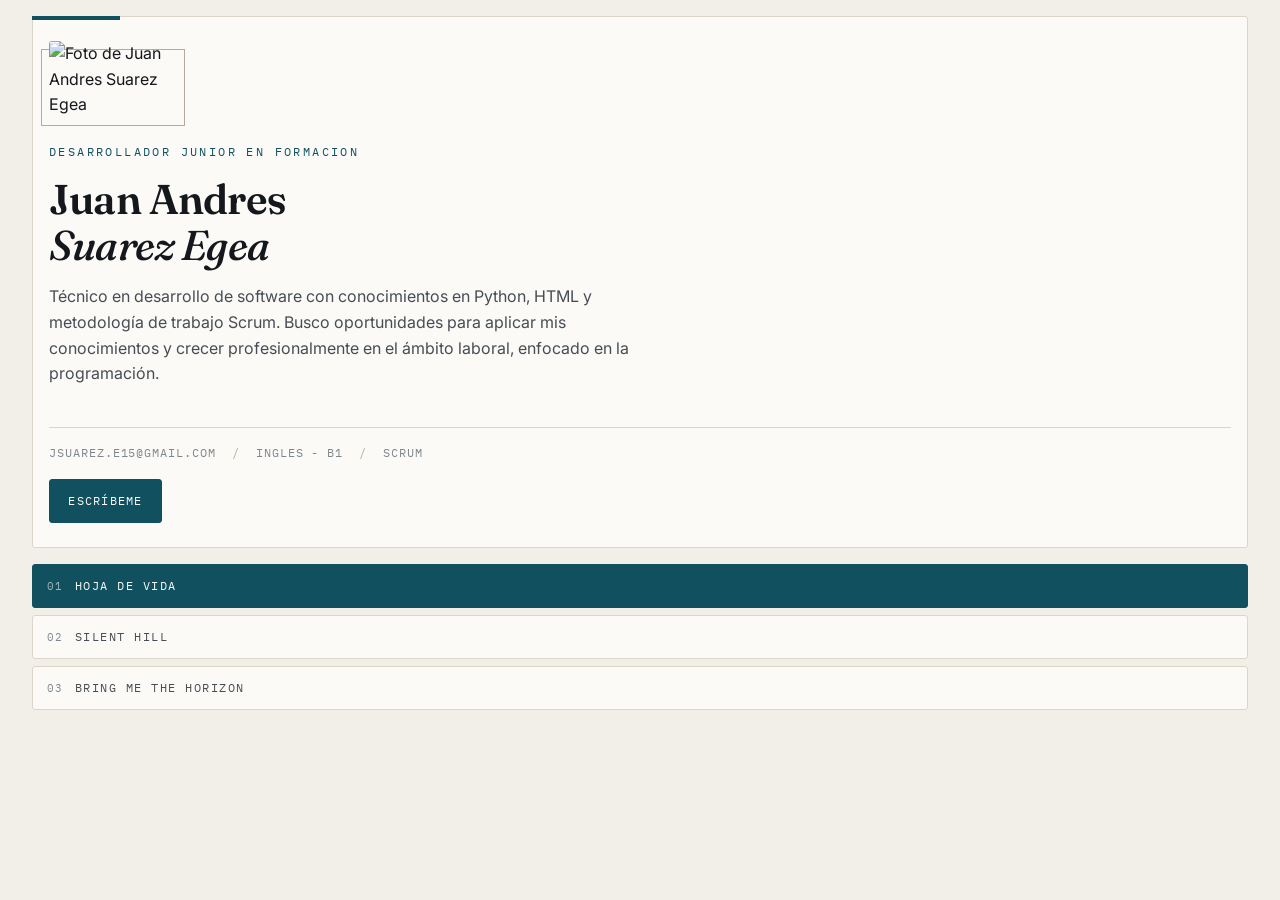
==== index.html @ da9ab75c "feat: :construction: Cabecera y menú de navegación Se agregaron la cabecera con el cargo, el nombre " ====
<!DOCTYPE html>
<html lang="en">
<head>
    <meta charset="UTF-8">
    <meta name="description" content="Hoja de vida de Juan Andres Suarez Egea, desarrollador junior en formacion. Perfil, formacion, experiencia, habilidades y proyectos.">
    <meta name="viewport" content="width=device-width, initial-scale=1.0">
    <title>Juan Andrés Suarez Egea - Hoja de vida</title>
    <link rel="preconnect" href="https://fonts.googleapis.com">
    <link rel="preconnect" href="https://fonts.gstatic.com" crossorigin>
    <link href="https://fonts.googleapis.com/css2?family=Fraunces:ital,opsz,wght@0,9..144,400;0,9..144,500;0,9..144,600;1,9..144,500&family=IBM+Plex+Mono:wght@400;500&family=Inter:wght@400;500;600&display=swap" rel="stylesheet">
    <link rel="stylesheet" href="styles.css">
</head>
<body>
    <div class="contenedor">
 
    <header class="cabecera">
      <div class="cabecera-interior">
        <figure class="retrato-marco">
          <img class="retrato" src="img/perfil.jpg" alt="Foto de Juan Andres Suarez Egea">
        </figure>
        <div>
          <p class="cargo">Desarrollador Junior en formacion</p>
          <h1>Juan Andres<span class="apellido">Suarez Egea</span></h1>
          <p class="resumen">Técnico en desarrollo de software con conocimientos en Python, HTML y metodología de trabajo Scrum. Busco oportunidades para aplicar mis conocimientos y crecer profesionalmente en el ámbito laboral, enfocado en la programación.</p>
        </div>
      </div>
 
      <div class="cabecera-pie">
        <ul class="metadatos">
          <li>jsuarez.e15@gmail.com</li>
          <li>Ingles - B1</li>
          <li>Scrum</li>
        </ul>
        <a class="llamada" href="mailto:jsuarez.e15@gmail.com">Escríbeme</a>
      </div>
    </header>
 
    <nav class="menu" aria-label="Navegacion principal">
      <ul>
        <li><a href="index.html" class="activo" data-num="01">Hoja de vida</a></li>
        <li><a href="silent-hill.html" data-num="02">Silent Hill</a></li>
        <li><a href="bring-me-the-horizon.html" data-num="03">Bring Me The Horizon</a></li>
      </ul>
    </nav>
 
  </div>
</body>
</html>
---- styles.css ----
:root {
  --fondo: #f2efe9;
  --fondo-2: #e9e5dd;
  --superficie: #fbfaf7;
  --tinta: #14171b;
  --tinta-media: #464d54;
  --tinta-suave: #7f878e;
  --regla: #dcd6ca;
  --regla-fuerte: #b5ab9b;
  --acento: #10505f;
  --acento-fuerte: #0b3b47;
  --acento-tenue: rgba(16, 80, 95, 0.07);
 
  --paso-1: 0.5rem;
  --paso-2: 1rem;
  --paso-3: 1.5rem;
  --paso-4: 2.5rem;
  --paso-5: 4rem;
 
  --serif: "Fraunces", "Iowan Old Style", Georgia, "Times New Roman", serif;
  --sans: "Inter", "Segoe UI", "Helvetica Neue", Arial, sans-serif;
  --mono: "IBM Plex Mono", "Consolas", "Courier New", monospace;
 
  --titulo: var(--serif);
  --radio: 3px;
}
 
*,
*::before,
*::after {
  box-sizing: border-box;
}
 
html {
  font-size: 100%;
  scroll-behavior: smooth;
}
 
body {
  background-color: var(--fondo);
  color: var(--tinta);
  font-family: var(--sans);
  font-size: 1rem;
  line-height: 1.6;
  margin: 0 auto;
  max-width: 78rem;
  overflow-wrap: break-word;
  padding: var(--paso-2);
}
 
h1,
h2,
h3 {
  color: var(--tinta);
  font-family: var(--titulo);
  font-weight: 600;
  line-height: 1.1;
  margin: 0 0 var(--paso-2);
  text-wrap: balance;
}
 
h1 {
  font-size: 2.6rem;
  letter-spacing: -0.02em;
}
 
h2 {
  font-family: var(--sans);
  font-size: 1.05rem;
  letter-spacing: 0.02em;
  margin: var(--paso-4) 0 var(--paso-2);
}
 
h3 {
  font-size: 1.1rem;
  font-weight: 600;
  letter-spacing: -0.01em;
  margin-bottom: var(--paso-1);
}
 
p {
  margin: 0 0 var(--paso-2);
}
 
a {
  color: var(--acento);
  text-decoration: underline;
  text-decoration-thickness: 1px;
  text-underline-offset: 0.2em;
  transition: color 0.15s ease, background-color 0.15s ease;
}
 
a:hover,
a:focus {
  color: var(--acento-fuerte);
}
 
ul {
  margin: 0 0 var(--paso-2);
  padding-left: 1.15rem;
}
 
li {
  margin-bottom: var(--paso-1);
}
 
strong {
  color: var(--tinta);
  font-weight: 600;
}
 
img {
  display: block;
  height: auto;
  max-width: 100%;
  width: 100%;
}

.contenedor {
  display: grid;
  gap: var(--paso-2);
  grid-template-columns: 1fr;
  grid-template-areas:
    "cabecera"
    "menu"
    "principal"
    "lateral"
    "pie";
}
 
.contenedor > * {
  min-width: 0;
}
 
.cabecera { grid-area: cabecera; }
.menu     { grid-area: menu; }
.principal{ grid-area: principal; }
.lateral  { grid-area: lateral; }
.pie      { grid-area: pie; }
 
.cabecera {
  background-color: var(--superficie);
  border: 1px solid var(--regla);
  border-radius: var(--radio);
  padding: var(--paso-3) var(--paso-2);
  position: relative;
}
 
.cabecera::before {
  background-color: var(--acento);
  content: "";
  height: 4px;
  left: -1px;
  position: absolute;
  top: -1px;
  width: 5.5rem;
}
 
.cabecera-interior {
  align-items: start;
  display: grid;
  gap: var(--paso-3);
  grid-template-columns: 1fr;
}
 
.retrato-marco {
  margin: 0;
  max-width: 9rem;
  position: relative;
}
 
.retrato-marco::after {
  border: 1px solid var(--regla-fuerte);
  bottom: -0.5rem;
  content: "";
  left: -0.5rem;
  position: absolute;
  right: 0.5rem;
  top: 0.5rem;
  z-index: 0;
}
 
.retrato {
  border-radius: var(--radio);
  position: relative;
  z-index: 1;
}
 
.cargo {
  color: var(--acento);
  font-family: var(--mono);
  font-size: 0.75rem;
  letter-spacing: 0.2em;
  margin: 0 0 var(--paso-2);
  text-transform: uppercase;
}
 
.cabecera h1 {
  margin-bottom: var(--paso-2);
}
 
.cabecera h1 .apellido {
  display: block;
  font-style: italic;
  font-weight: 500;
}
 
.resumen {
  color: var(--tinta-media);
  font-size: 1rem;
  max-width: 38rem;
}
 
.cabecera-pie {
  border-top: 1px solid var(--regla);
  margin-top: var(--paso-3);
  padding-top: var(--paso-2);
}
 
.metadatos {
  display: flex;
  flex-wrap: wrap;
  gap: var(--paso-1) var(--paso-2);
  list-style: none;
  margin: 0;
  padding: 0;
}
 
.metadatos li {
  align-items: center;
  color: var(--tinta-suave);
  display: flex;
  font-family: var(--mono);
  font-size: 0.74rem;
  letter-spacing: 0.08em;
  margin: 0;
  text-transform: uppercase;
}
 
.metadatos li + li::before {
  color: var(--regla-fuerte);
  content: "/";
  margin-right: var(--paso-2);
}
 
.llamada {
  background-color: var(--acento);
  border: 1px solid var(--acento);
  border-radius: var(--radio);
  color: #fbfaf7;
  display: inline-block;
  font-family: var(--mono);
  font-size: 0.78rem;
  letter-spacing: 0.1em;
  margin-top: var(--paso-2);
  padding: 0.7rem 1.15rem;
  text-decoration: none;
  text-transform: uppercase;
}
 
.llamada:hover,
.llamada:focus {
  background-color: var(--acento-fuerte);
  color: #fbfaf7;
}
 
.menu ul {
  display: flex;
  flex-direction: column;
  gap: 0.4rem;
  list-style: none;
  margin: 0;
  padding: 0;
}
 
.menu li {
  margin: 0;
}
 
.menu a {
  align-items: baseline;
  background-color: var(--superficie);
  border: 1px solid var(--regla);
  border-radius: var(--radio);
  color: var(--tinta-media);
  display: flex;
  font-family: var(--mono);
  font-size: 0.78rem;
  gap: 0.7rem;
  letter-spacing: 0.12em;
  padding: 0.7rem 0.85rem;
  text-decoration: none;
  text-transform: uppercase;
}
 
.menu a::before {
  color: var(--tinta-suave);
  content: attr(data-num);
  font-size: 0.68rem;
}
 
.menu a:hover,
.menu a:focus {
  background-color: var(--acento-tenue);
  border-color: var(--acento);
  color: var(--acento-fuerte);
}
 
.menu a.activo {
  background-color: var(--acento);
  border-color: var(--acento);
  color: #fbfaf7;
}
 
.menu a.activo::before {
  color: rgba(251, 250, 247, 0.6);
}
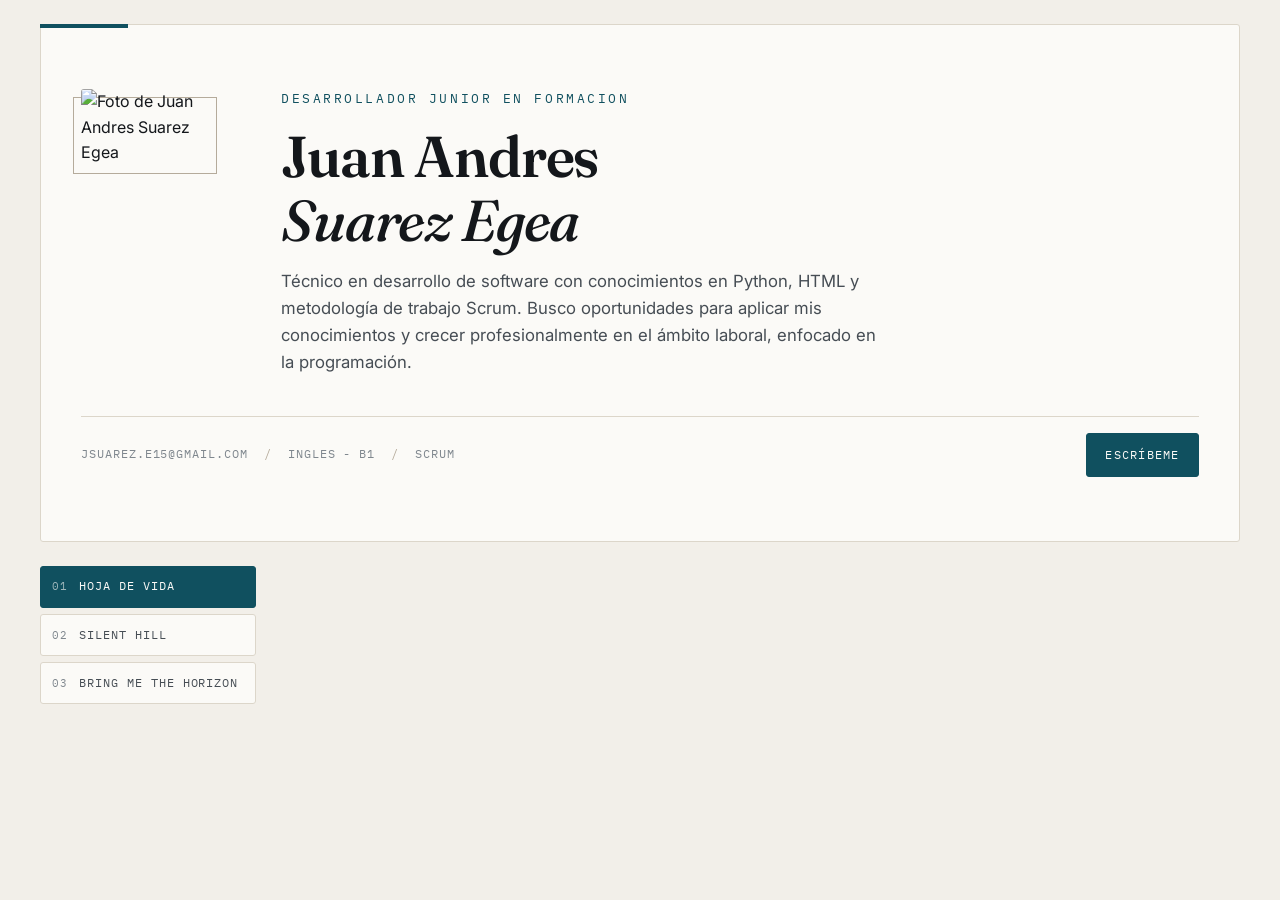
==== commit 9272d734: "fix: :lipstick: Ancho del menu e idioma Se ajusto el tamano de la grilla y el espaciado de las etiqu" ====
--- a/index.html
+++ b/index.html
@@ -1,5 +1,5 @@
 <!DOCTYPE html>
-<html lang="en">
+<html lang="es">
 <head>
     <meta charset="UTF-8">
     <meta name="description" content="Hoja de vida de Juan Andres Suarez Egea, desarrollador junior en formacion. Perfil, formacion, experiencia, habilidades y proyectos.">
--- a/styles.css
+++ b/styles.css
@@ -314,4 +314,109 @@
  
 .menu a.activo::before {
   color: rgba(251, 250, 247, 0.6);
+}
+
+@media (min-width: 640px) {
+  h1 {
+    font-size: 3.2rem;
+  }
+
+  .cabecera {
+    padding: var(--paso-4) var(--paso-3);
+  }
+
+  .cabecera-interior {
+    grid-template-columns: 9.5rem 1fr;
+  }
+
+  .cargo {
+    font-size: 0.8rem;
+  }
+
+  .resumen {
+    font-size: 1.05rem;
+  }
+
+  .cabecera-pie {
+    align-items: center;
+    display: flex;
+    justify-content: space-between;
+  }
+
+  .llamada {
+    margin-top: 0;
+  }
+
+  .menu ul {
+    flex-direction: row;
+  }
+
+  .menu a {
+    flex: 1;
+    justify-content: center;
+  }
+
+  .principal,
+  .lateral {
+    padding: var(--paso-4) var(--paso-3);
+  }
+
+  .habilidades {
+    grid-template-columns: 1fr 1fr;
+  }
+}
+
+@media (min-width: 1080px) {
+  body {
+    padding: var(--paso-3);
+  }
+
+  h1 {
+    font-size: 3.6rem;
+  }
+
+  .contenedor {
+    gap: var(--paso-3);
+    grid-template-areas:
+      "cabecera cabecera cabecera"
+      "menu principal lateral"
+      "pie pie pie";
+    grid-template-columns: 18% minmax(0, 1fr) 20%;
+  }
+
+  .cabecera {
+    padding: var(--paso-5) var(--paso-4);
+  }
+
+  .cabecera-interior {
+    grid-template-columns: 11rem 1fr;
+  }
+
+  .menu {
+    align-self: start;
+    position: sticky;
+    top: var(--paso-3);
+  }
+
+  .menu ul {
+    flex-direction: column;
+  }
+
+  .menu a {
+    flex: none;
+    font-size: 0.74rem;
+    justify-content: flex-start;
+    letter-spacing: 0.08em;
+    padding: 0.65rem 0.7rem;
+  }
+
+  .principal {
+    padding: var(--paso-5) var(--paso-4);
+  }
+
+  .lateral {
+    align-self: start;
+    position: sticky;
+    top: var(--paso-3);
+  }
 }
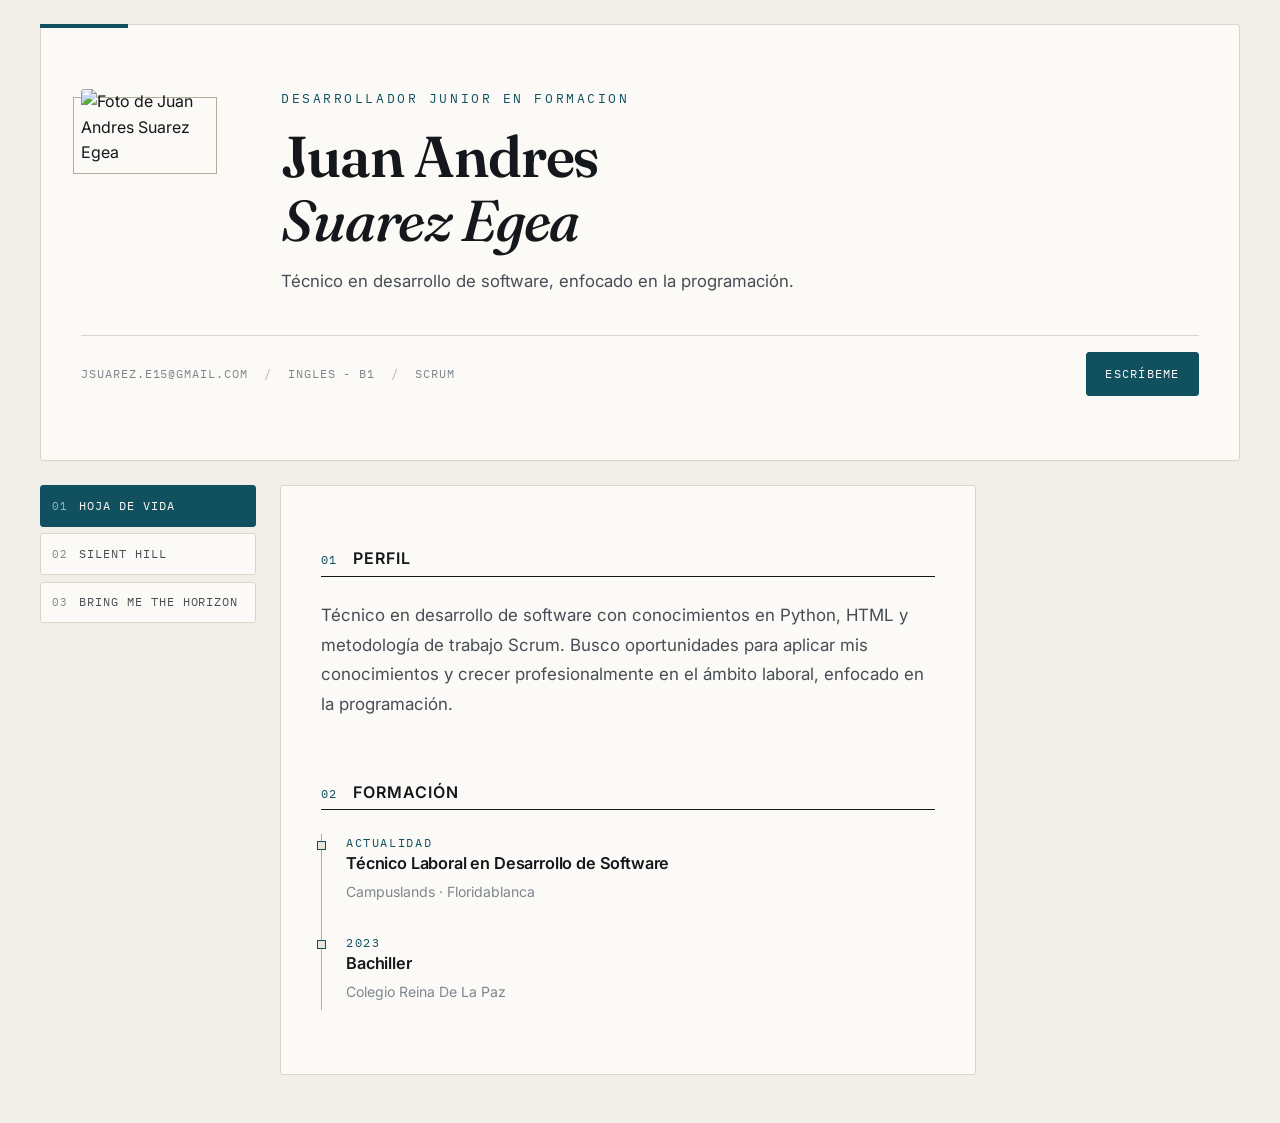
==== commit 6ce802c1: "feat: :memo: Secciones de perfil y formacion Se agrego el contenido principal de la hoja de vida con" ====
--- a/index.html
+++ b/index.html
@@ -1,18 +1,18 @@
 <!DOCTYPE html>
 <html lang="es">
 <head>
-    <meta charset="UTF-8">
-    <meta name="description" content="Hoja de vida de Juan Andres Suarez Egea, desarrollador junior en formacion. Perfil, formacion, experiencia, habilidades y proyectos.">
-    <meta name="viewport" content="width=device-width, initial-scale=1.0">
-    <title>Juan Andrés Suarez Egea - Hoja de vida</title>
-    <link rel="preconnect" href="https://fonts.googleapis.com">
-    <link rel="preconnect" href="https://fonts.gstatic.com" crossorigin>
-    <link href="https://fonts.googleapis.com/css2?family=Fraunces:ital,opsz,wght@0,9..144,400;0,9..144,500;0,9..144,600;1,9..144,500&family=IBM+Plex+Mono:wght@400;500&family=Inter:wght@400;500;600&display=swap" rel="stylesheet">
-    <link rel="stylesheet" href="styles.css">
+  <meta charset="UTF-8">
+  <meta name="viewport" content="width=device-width, initial-scale=1.0">
+  <meta name="description" content="Hoja de vida de Juan Andres Suarez Egea, desarrollador junior en formacion. Perfil, formacion, experiencia, habilidades y proyectos.">
+  <title>Juan Andrés Suarez Egea - Hoja de vida</title>
+  <link rel="preconnect" href="https://fonts.googleapis.com">
+  <link rel="preconnect" href="https://fonts.gstatic.com" crossorigin>
+  <link href="https://fonts.googleapis.com/css2?family=Fraunces:ital,opsz,wght@0,9..144,400;0,9..144,500;0,9..144,600;1,9..144,500&family=IBM+Plex+Mono:wght@400;500&family=Inter:wght@400;500;600&display=swap" rel="stylesheet">
+  <link rel="stylesheet" href="styles.css">
 </head>
 <body>
-    <div class="contenedor">
- 
+  <div class="contenedor">
+
     <header class="cabecera">
       <div class="cabecera-interior">
         <figure class="retrato-marco">
@@ -21,10 +21,10 @@
         <div>
           <p class="cargo">Desarrollador Junior en formacion</p>
           <h1>Juan Andres<span class="apellido">Suarez Egea</span></h1>
-          <p class="resumen">Técnico en desarrollo de software con conocimientos en Python, HTML y metodología de trabajo Scrum. Busco oportunidades para aplicar mis conocimientos y crecer profesionalmente en el ámbito laboral, enfocado en la programación.</p>
+          <p class="resumen">Técnico en desarrollo de software, enfocado en la programación.</p>
         </div>
       </div>
- 
+
       <div class="cabecera-pie">
         <ul class="metadatos">
           <li>jsuarez.e15@gmail.com</li>
@@ -34,7 +34,7 @@
         <a class="llamada" href="mailto:jsuarez.e15@gmail.com">Escríbeme</a>
       </div>
     </header>
- 
+
     <nav class="menu" aria-label="Navegacion principal">
       <ul>
         <li><a href="index.html" class="activo" data-num="01">Hoja de vida</a></li>
@@ -42,7 +42,32 @@
         <li><a href="bring-me-the-horizon.html" data-num="03">Bring Me The Horizon</a></li>
       </ul>
     </nav>
- 
+
+    <main class="principal">
+
+      <section class="seccion">
+        <h2 data-num="01">Perfil</h2>
+        <p class="entrada">Técnico en desarrollo de software con conocimientos en Python, HTML y metodología de trabajo Scrum. Busco oportunidades para aplicar mis conocimientos y crecer profesionalmente en el ámbito laboral, enfocado en la programación.</p>
+      </section>
+
+      <section class="seccion">
+        <h2 data-num="02">Formación</h2>
+        <div class="linea">
+          <article class="evento">
+            <span class="fecha">Actualidad</span>
+            <h3>Técnico Laboral en Desarrollo de Software</h3>
+            <p class="lugar">Campuslands · Floridablanca</p>
+          </article>
+          <article class="evento">
+            <span class="fecha">2023</span>
+            <h3>Bachiller</h3>
+            <p class="lugar">Colegio Reina De La Paz</p>
+          </article>
+        </div>
+      </section>
+
+    </main>
+
   </div>
 </body>
 </html>
--- a/styles.css
+++ b/styles.css
@@ -10,32 +10,32 @@
   --acento: #10505f;
   --acento-fuerte: #0b3b47;
   --acento-tenue: rgba(16, 80, 95, 0.07);
- 
+
   --paso-1: 0.5rem;
   --paso-2: 1rem;
   --paso-3: 1.5rem;
   --paso-4: 2.5rem;
   --paso-5: 4rem;
- 
+
   --serif: "Fraunces", "Iowan Old Style", Georgia, "Times New Roman", serif;
   --sans: "Inter", "Segoe UI", "Helvetica Neue", Arial, sans-serif;
   --mono: "IBM Plex Mono", "Consolas", "Courier New", monospace;
- 
+
   --titulo: var(--serif);
   --radio: 3px;
 }
- 
+
 *,
 *::before,
 *::after {
   box-sizing: border-box;
 }
- 
+
 html {
   font-size: 100%;
   scroll-behavior: smooth;
 }
- 
+
 body {
   background-color: var(--fondo);
   color: var(--tinta);
@@ -47,7 +47,7 @@
   overflow-wrap: break-word;
   padding: var(--paso-2);
 }
- 
+
 h1,
 h2,
 h3 {
@@ -58,30 +58,30 @@
   margin: 0 0 var(--paso-2);
   text-wrap: balance;
 }
- 
+
 h1 {
   font-size: 2.6rem;
   letter-spacing: -0.02em;
 }
- 
+
 h2 {
   font-family: var(--sans);
   font-size: 1.05rem;
   letter-spacing: 0.02em;
   margin: var(--paso-4) 0 var(--paso-2);
 }
- 
+
 h3 {
   font-size: 1.1rem;
   font-weight: 600;
   letter-spacing: -0.01em;
   margin-bottom: var(--paso-1);
 }
- 
+
 p {
   margin: 0 0 var(--paso-2);
 }
- 
+
 a {
   color: var(--acento);
   text-decoration: underline;
@@ -89,26 +89,26 @@
   text-underline-offset: 0.2em;
   transition: color 0.15s ease, background-color 0.15s ease;
 }
- 
+
 a:hover,
 a:focus {
   color: var(--acento-fuerte);
 }
- 
+
 ul {
   margin: 0 0 var(--paso-2);
   padding-left: 1.15rem;
 }
- 
+
 li {
   margin-bottom: var(--paso-1);
 }
- 
+
 strong {
   color: var(--tinta);
   font-weight: 600;
 }
- 
+
 img {
   display: block;
   height: auto;
@@ -127,17 +127,17 @@
     "lateral"
     "pie";
 }
- 
+
 .contenedor > * {
   min-width: 0;
 }
- 
+
 .cabecera { grid-area: cabecera; }
 .menu     { grid-area: menu; }
 .principal{ grid-area: principal; }
 .lateral  { grid-area: lateral; }
 .pie      { grid-area: pie; }
- 
+
 .cabecera {
   background-color: var(--superficie);
   border: 1px solid var(--regla);
@@ -145,7 +145,7 @@
   padding: var(--paso-3) var(--paso-2);
   position: relative;
 }
- 
+
 .cabecera::before {
   background-color: var(--acento);
   content: "";
@@ -155,20 +155,20 @@
   top: -1px;
   width: 5.5rem;
 }
- 
+
 .cabecera-interior {
   align-items: start;
   display: grid;
   gap: var(--paso-3);
   grid-template-columns: 1fr;
 }
- 
+
 .retrato-marco {
   margin: 0;
   max-width: 9rem;
   position: relative;
 }
- 
+
 .retrato-marco::after {
   border: 1px solid var(--regla-fuerte);
   bottom: -0.5rem;
@@ -179,13 +179,13 @@
   top: 0.5rem;
   z-index: 0;
 }
- 
+
 .retrato {
   border-radius: var(--radio);
   position: relative;
   z-index: 1;
 }
- 
+
 .cargo {
   color: var(--acento);
   font-family: var(--mono);
@@ -194,29 +194,29 @@
   margin: 0 0 var(--paso-2);
   text-transform: uppercase;
 }
- 
+
 .cabecera h1 {
   margin-bottom: var(--paso-2);
 }
- 
+
 .cabecera h1 .apellido {
   display: block;
   font-style: italic;
   font-weight: 500;
 }
- 
+
 .resumen {
   color: var(--tinta-media);
   font-size: 1rem;
   max-width: 38rem;
 }
- 
+
 .cabecera-pie {
   border-top: 1px solid var(--regla);
   margin-top: var(--paso-3);
   padding-top: var(--paso-2);
 }
- 
+
 .metadatos {
   display: flex;
   flex-wrap: wrap;
@@ -225,7 +225,7 @@
   margin: 0;
   padding: 0;
 }
- 
+
 .metadatos li {
   align-items: center;
   color: var(--tinta-suave);
@@ -236,13 +236,13 @@
   margin: 0;
   text-transform: uppercase;
 }
- 
+
 .metadatos li + li::before {
   color: var(--regla-fuerte);
   content: "/";
   margin-right: var(--paso-2);
 }
- 
+
 .llamada {
   background-color: var(--acento);
   border: 1px solid var(--acento);
@@ -257,13 +257,13 @@
   text-decoration: none;
   text-transform: uppercase;
 }
- 
+
 .llamada:hover,
 .llamada:focus {
   background-color: var(--acento-fuerte);
   color: #fbfaf7;
 }
- 
+
 .menu ul {
   display: flex;
   flex-direction: column;
@@ -272,11 +272,11 @@
   margin: 0;
   padding: 0;
 }
- 
+
 .menu li {
   margin: 0;
 }
- 
+
 .menu a {
   align-items: baseline;
   background-color: var(--superficie);
@@ -292,28 +292,122 @@
   text-decoration: none;
   text-transform: uppercase;
 }
- 
+
 .menu a::before {
   color: var(--tinta-suave);
   content: attr(data-num);
   font-size: 0.68rem;
 }
- 
+
 .menu a:hover,
 .menu a:focus {
   background-color: var(--acento-tenue);
   border-color: var(--acento);
   color: var(--acento-fuerte);
 }
- 
+
 .menu a.activo {
   background-color: var(--acento);
   border-color: var(--acento);
   color: #fbfaf7;
 }
- 
+
 .menu a.activo::before {
   color: rgba(251, 250, 247, 0.6);
+}
+
+.principal {
+  background-color: var(--superficie);
+  border: 1px solid var(--regla);
+  border-radius: var(--radio);
+  padding: var(--paso-3) var(--paso-2);
+}
+
+.seccion {
+  margin-bottom: var(--paso-5);
+}
+
+.seccion:last-child {
+  margin-bottom: 0;
+}
+
+.seccion > h2 {
+  align-items: baseline;
+  border-bottom: 1px solid var(--tinta);
+  color: var(--tinta);
+  display: flex;
+  font-family: var(--sans);
+  font-size: 1rem;
+  font-weight: 600;
+  gap: var(--paso-2);
+  letter-spacing: 0.06em;
+  margin: 0 0 var(--paso-3);
+  padding-bottom: var(--paso-1);
+  text-transform: uppercase;
+}
+
+.seccion > h2::before {
+  color: var(--acento);
+  content: attr(data-num);
+  font-family: var(--mono);
+  font-size: 0.75rem;
+  font-weight: 400;
+  letter-spacing: 0.08em;
+}
+
+.entrada {
+  color: var(--tinta-media);
+  font-size: 1.06rem;
+  line-height: 1.75;
+}
+
+.linea {
+  border-left: 1px solid var(--regla-fuerte);
+  display: grid;
+  gap: var(--paso-3);
+  grid-template-columns: 1fr;
+  padding-left: var(--paso-3);
+}
+
+.evento {
+  position: relative;
+}
+
+.evento::before {
+  background-color: var(--fondo-2);
+  border: 1px solid var(--acento);
+  content: "";
+  height: 9px;
+  left: calc(var(--paso-3) * -1 - 5px);
+  position: absolute;
+  top: 0.4rem;
+  width: 9px;
+}
+
+.evento .fecha {
+  color: var(--acento);
+  display: block;
+  font-family: var(--mono);
+  font-size: 0.72rem;
+  letter-spacing: 0.14em;
+  margin-bottom: 0.15rem;
+  text-transform: uppercase;
+}
+
+.evento h3 {
+  font-family: var(--sans);
+  font-size: 1.02rem;
+}
+
+.evento .lugar {
+  color: var(--tinta-suave);
+  font-size: 0.88rem;
+  margin: 0 0 0.4rem;
+}
+
+.evento p {
+  color: var(--tinta-media);
+  font-size: 0.95rem;
 }
 
 @media (min-width: 640px) {
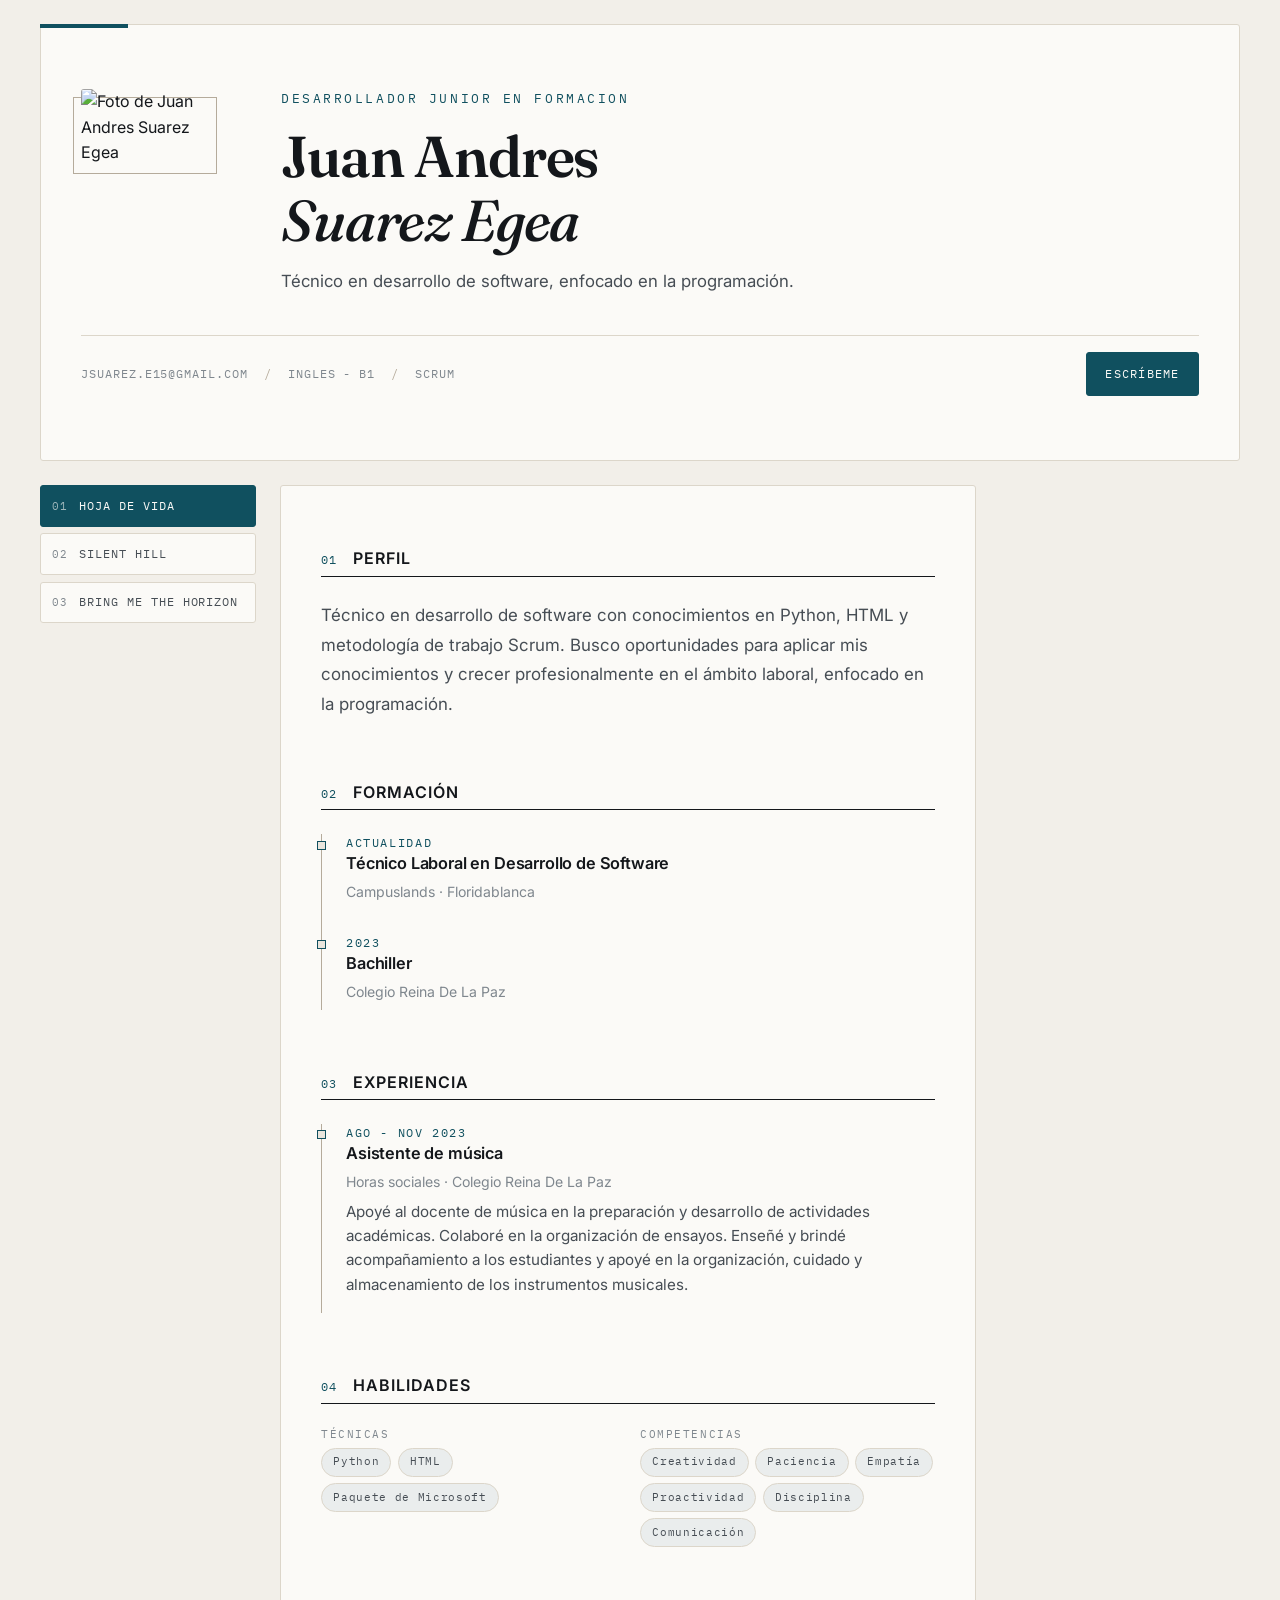
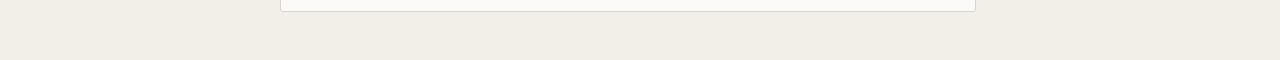
==== commit cb8fc32e: "feat: :sparkles: Experiencia y habilidades Se implementaron tanto las habilidades como la experienci" ====
--- a/index.html
+++ b/index.html
@@ -65,7 +65,42 @@
           </article>
         </div>
       </section>
+            <section class="seccion">
+        <h2 data-num="03">Experiencia</h2>
+        <div class="linea">
+          <article class="evento">
+            <span class="fecha">Ago - Nov 2023</span>
+            <h3>Asistente de música</h3>
+            <p class="lugar">Horas sociales · Colegio Reina De La Paz</p>
+            <p>Apoyé al docente de música en la preparación y desarrollo de actividades académicas. Colaboré en la organización de ensayos. Enseñé y brindé acompañamiento a los estudiantes y apoyé en la organización, cuidado y almacenamiento de los instrumentos musicales.</p>
+          </article>
+        </div>
+      </section>
 
+      <section class="seccion">
+        <h2 data-num="04">Habilidades</h2>
+        <div class="habilidades">
+          <div>
+            <h3 class="subtitulo">Técnicas</h3>
+            <ul class="chips">
+              <li>Python</li>
+              <li>HTML</li>
+              <li>Paquete de Microsoft</li>
+            </ul>
+          </div>
+          <div>
+            <h3 class="subtitulo">Competencias</h3>
+            <ul class="chips">
+              <li>Creatividad</li>
+              <li>Paciencia</li>
+              <li>Empatía</li>
+              <li>Proactividad</li>
+              <li>Disciplina</li>
+              <li>Comunicación</li>
+            </ul>
+          </div>
+        </div>
+      </section>
     </main>
 
   </div>
--- a/styles.css
+++ b/styles.css
@@ -410,6 +410,43 @@
   font-size: 0.95rem;
 }
 
+.habilidades {
+  display: grid;
+  gap: var(--paso-3);
+  grid-template-columns: 1fr;
+}
+
+.subtitulo {
+  color: var(--tinta-suave);
+  font-family: var(--mono);
+  font-size: 0.7rem;
+  font-weight: 400;
+  letter-spacing: 0.14em;
+  margin: 0 0 var(--paso-1);
+  text-transform: uppercase;
+}
+
+.chips {
+  display: flex;
+  flex-wrap: wrap;
+  gap: 0.4rem;
+  list-style: none;
+  margin: 0;
+  padding: 0;
+}
+
+.chips li {
+  background-color: var(--acento-tenue);
+  border: 1px solid var(--regla);
+  border-radius: 999px;
+  color: var(--tinta-media);
+  font-family: var(--mono);
+  font-size: 0.7rem;
+  letter-spacing: 0.06em;
+  margin: 0;
+  padding: 0.28rem 0.7rem;
+}
+
 @media (min-width: 640px) {
   h1 {
     font-size: 3.2rem;
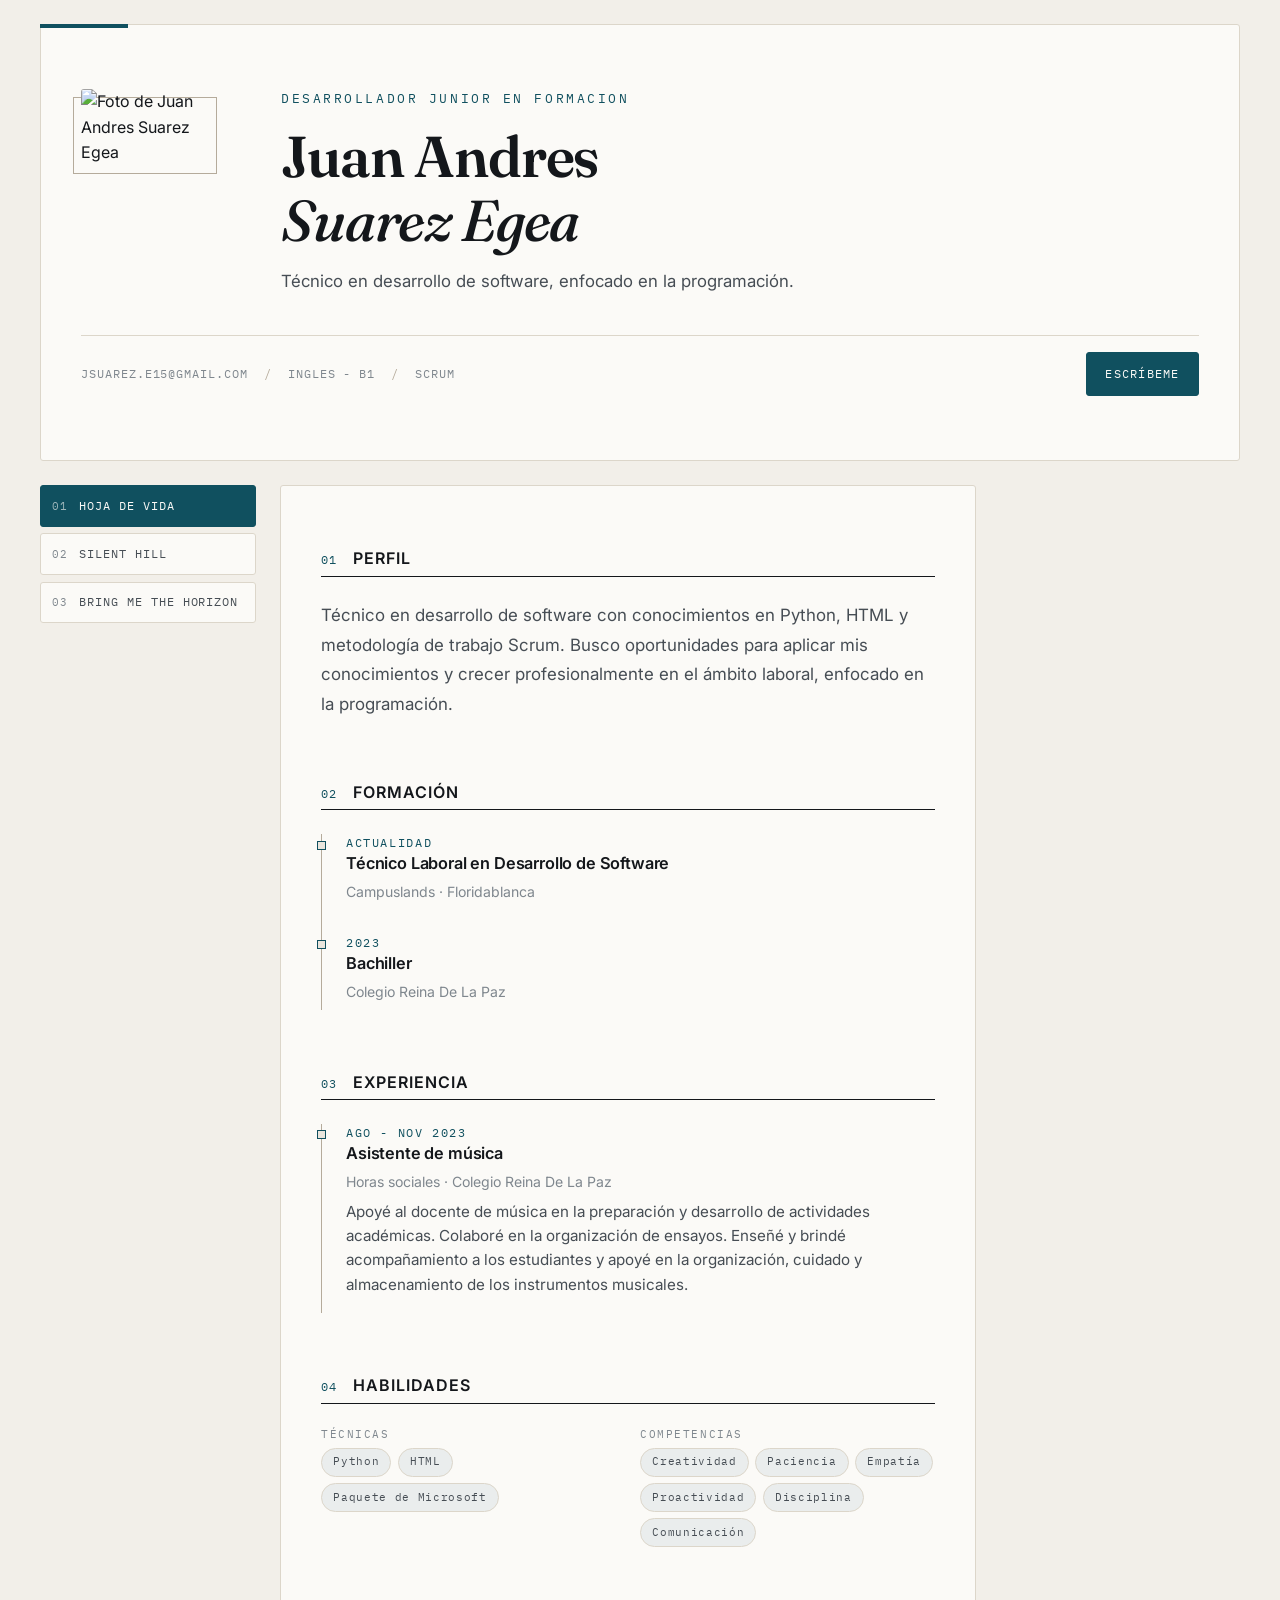
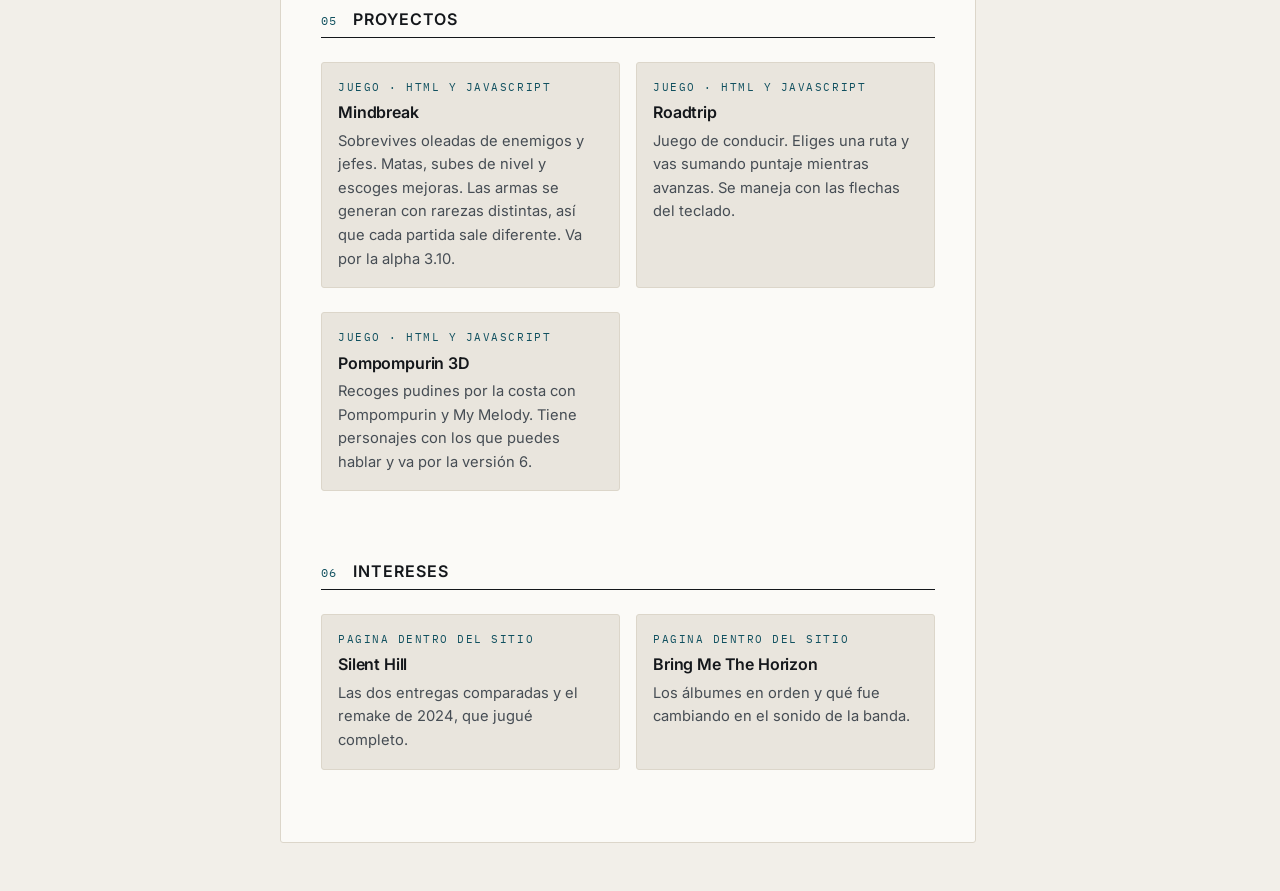
==== commit 005d73ac: "feat: :sparkles: Proyectos e intereses Se agregaron las tarjetas de los tres juegos hechos en HTML y" ====
--- a/index.html
+++ b/index.html
@@ -101,6 +101,45 @@
           </div>
         </div>
       </section>
+            <section class="seccion">
+        <h2 data-num="05">Proyectos</h2>
+        <ul class="tarjetas">
+          <li class="tarjeta">
+            <span class="etiqueta">Juego · HTML y JavaScript</span>
+            <h3>Mindbreak</h3>
+            <p>Sobrevives oleadas de enemigos y jefes. Matas, subes de nivel y escoges mejoras. Las armas se generan con rarezas distintas, así que cada partida sale diferente. Va por la alpha 3.10.</p>
+          </li>
+          <li class="tarjeta">
+            <span class="etiqueta">Juego · HTML y JavaScript</span>
+            <h3>Roadtrip</h3>
+            <p>Juego de conducir. Eliges una ruta y vas sumando puntaje mientras avanzas. Se maneja con las flechas del teclado.</p>
+          </li>
+          <li class="tarjeta">
+            <span class="etiqueta">Juego · HTML y JavaScript</span>
+            <h3>Pompompurin 3D</h3>
+            <p>Recoges pudines por la costa con Pompompurin y My Melody. Tiene personajes con los que puedes hablar y va por la versión 6.</p>
+          </li>
+        </ul>
+      </section>
+        <section class="seccion">
+        <h2 data-num="06">Intereses</h2>
+        <ul class="tarjetas">
+          <li class="tarjeta">
+            <a href="silent-hill.html">
+              <span class="etiqueta">Pagina dentro del sitio</span>
+              <h3>Silent Hill</h3>
+              <p>Las dos entregas comparadas y el remake de 2024, que jugué completo.</p>
+            </a>
+          </li>
+          <li class="tarjeta">
+            <a href="bring-me-the-horizon.html">
+              <span class="etiqueta">Pagina dentro del sitio</span>
+              <h3>Bring Me The Horizon</h3>
+              <p>Los álbumes en orden y qué fue cambiando en el sonido de la banda.</p>
+            </a>
+          </li>
+        </ul>
+      </section>
     </main>
 
   </div>
--- a/styles.css
+++ b/styles.css
@@ -23,6 +23,7 @@
 
   --titulo: var(--serif);
   --radio: 3px;
+  --sombra: 0 1px 2px rgba(20, 23, 27, 0.05), 0 8px 24px rgba(20, 23, 27, 0.06);
 }
 
 *,
@@ -447,6 +448,63 @@
   padding: 0.28rem 0.7rem;
 }
 
+.tarjetas {
+  display: grid;
+  gap: var(--paso-2);
+  grid-template-columns: repeat(auto-fit, minmax(14rem, 1fr));
+  list-style: none;
+  margin: 0;
+  min-width: 0;
+  padding: 0;
+}
+
+.tarjeta {
+  background-color: var(--fondo-2);
+  border: 1px solid var(--regla);
+  border-radius: var(--radio);
+  list-style: none;
+  min-width: 0;
+  padding: var(--paso-2);
+  transition: border-color 0.15s ease, box-shadow 0.15s ease, transform 0.15s ease;
+}
+
+.tarjeta:hover {
+  border-color: var(--acento);
+  box-shadow: var(--sombra);
+  transform: translateY(-2px);
+}
+
+.tarjeta h3 {
+  font-family: var(--sans);
+  font-size: 1rem;
+}
+
+.tarjeta p {
+  color: var(--tinta-media);
+  font-size: 0.92rem;
+  margin: 0;
+}
+
+.tarjeta a {
+  color: var(--tinta);
+  text-decoration: none;
+}
+
+.tarjeta a:hover,
+.tarjeta a:focus {
+  color: var(--acento);
+}
+
+.etiqueta {
+  color: var(--acento);
+  display: block;
+  font-family: var(--mono);
+  font-size: 0.68rem;
+  letter-spacing: 0.14em;
+  margin-bottom: 0.5rem;
+  text-transform: uppercase;
+}
+
 @media (min-width: 640px) {
   h1 {
     font-size: 3.2rem;
@@ -550,4 +608,8 @@
     position: sticky;
     top: var(--paso-3);
   }
+
+  .tarjetas {
+    grid-template-columns: repeat(auto-fit, minmax(13rem, 1fr));
+  }
 }
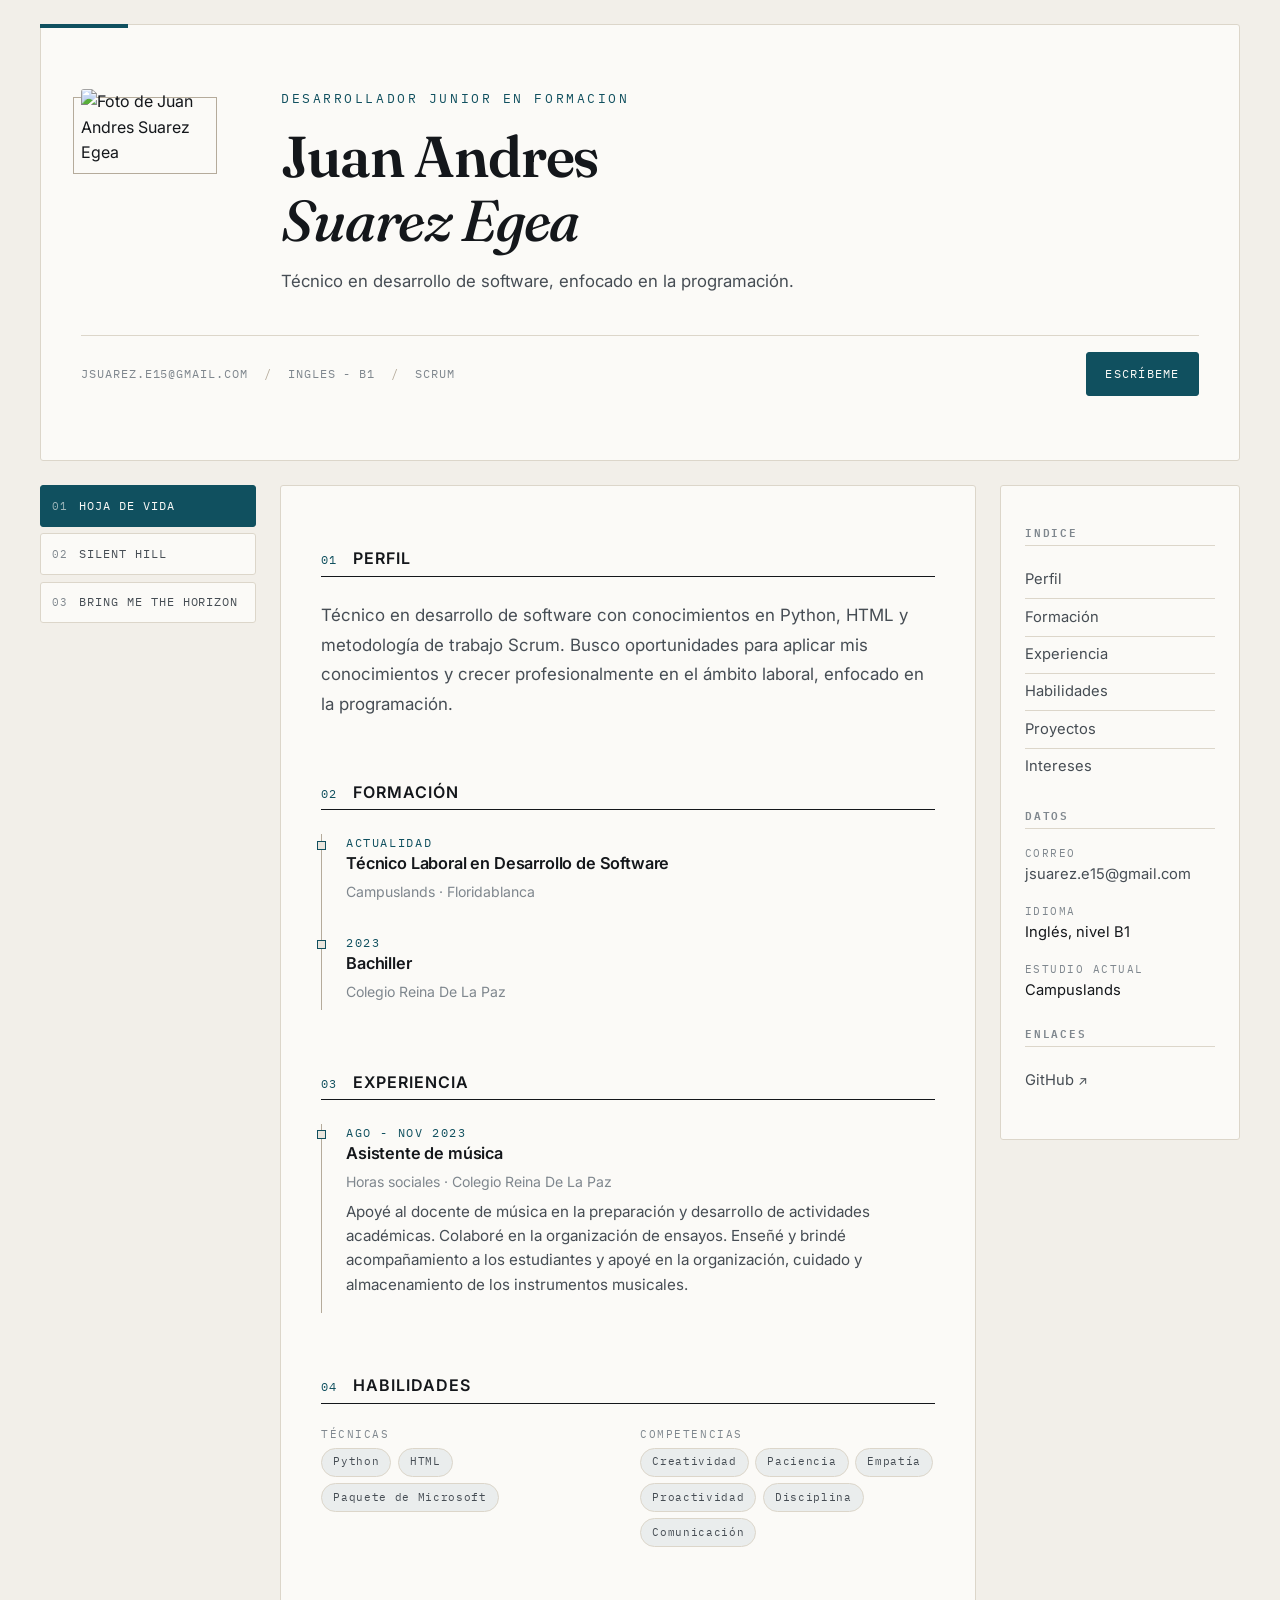
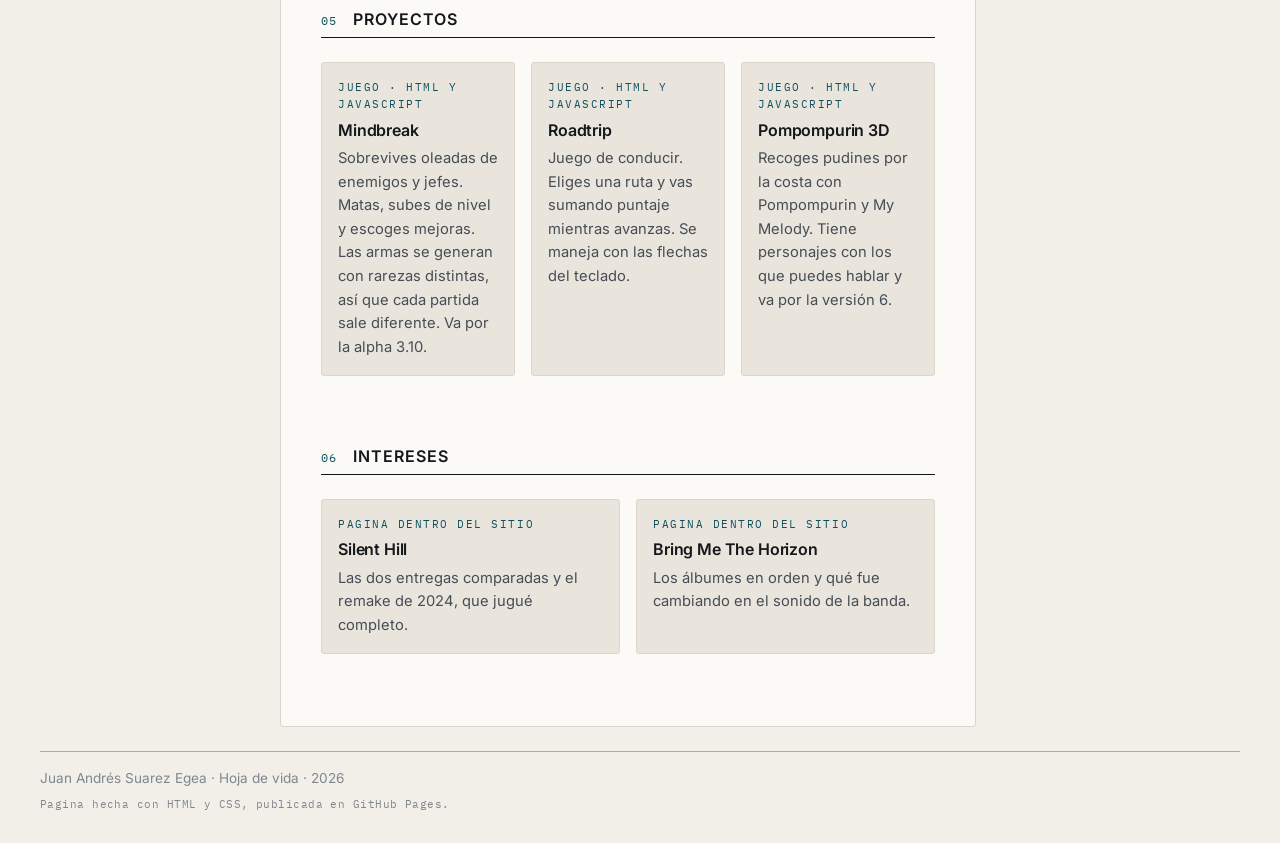
==== commit aaa1d0f4: "feat: :sparkles: Columna lateral y pie de pagina Se agregaron el indice con anclas a cada seccion, l" ====
--- a/index.html
+++ b/index.html
@@ -45,12 +45,12 @@
 
     <main class="principal">
 
-      <section class="seccion">
+      <section class="seccion" id="perfil">
         <h2 data-num="01">Perfil</h2>
         <p class="entrada">Técnico en desarrollo de software con conocimientos en Python, HTML y metodología de trabajo Scrum. Busco oportunidades para aplicar mis conocimientos y crecer profesionalmente en el ámbito laboral, enfocado en la programación.</p>
       </section>
 
-      <section class="seccion">
+      <section class="seccion" id="formacion">
         <h2 data-num="02">Formación</h2>
         <div class="linea">
           <article class="evento">
@@ -65,7 +65,8 @@
           </article>
         </div>
       </section>
-            <section class="seccion">
+
+      <section class="seccion" id="experiencia">
         <h2 data-num="03">Experiencia</h2>
         <div class="linea">
           <article class="evento">
@@ -77,7 +78,7 @@
         </div>
       </section>
 
-      <section class="seccion">
+      <section class="seccion" id="habilidades">
         <h2 data-num="04">Habilidades</h2>
         <div class="habilidades">
           <div>
@@ -101,7 +102,8 @@
           </div>
         </div>
       </section>
-            <section class="seccion">
+
+      <section class="seccion" id="proyectos">
         <h2 data-num="05">Proyectos</h2>
         <ul class="tarjetas">
           <li class="tarjeta">
@@ -121,7 +123,8 @@
           </li>
         </ul>
       </section>
-        <section class="seccion">
+
+      <section class="seccion" id="intereses">
         <h2 data-num="06">Intereses</h2>
         <ul class="tarjetas">
           <li class="tarjeta">
@@ -140,7 +143,40 @@
           </li>
         </ul>
       </section>
+
     </main>
+
+    <aside class="lateral">
+      <h2>Indice</h2>
+      <ul>
+        <li><a href="#perfil">Perfil</a></li>
+        <li><a href="#formacion">Formación</a></li>
+        <li><a href="#experiencia">Experiencia</a></li>
+        <li><a href="#habilidades">Habilidades</a></li>
+        <li><a href="#proyectos">Proyectos</a></li>
+        <li><a href="#intereses">Intereses</a></li>
+      </ul>
+
+      <h2>Datos</h2>
+      <dl>
+        <dt>Correo</dt>
+        <dd><a href="mailto:jsuarez.e15@gmail.com">jsuarez.e15@gmail.com</a></dd>
+        <dt>Idioma</dt>
+        <dd>Inglés, nivel B1</dd>
+        <dt>Estudio actual</dt>
+        <dd>Campuslands</dd>
+      </dl>
+
+      <h2>Enlaces</h2>
+      <ul>
+        <li><a class="externo" href="https://github.com/TU_USUARIO" target="_blank" rel="noopener noreferrer">GitHub</a></li>
+      </ul>
+    </aside>
+
+    <footer class="pie">
+      <p>Juan Andrés Suarez Egea · Hoja de vida · 2026</p>
+      <p class="nota">Pagina hecha con HTML y CSS, publicada en GitHub Pages.</p>
+    </footer>
 
   </div>
 </body>
--- a/styles.css
+++ b/styles.css
@@ -505,6 +505,103 @@
   text-transform: uppercase;
 }
 
+.lateral {
+  background-color: var(--superficie);
+  border: 1px solid var(--regla);
+  border-radius: var(--radio);
+  font-size: 0.92rem;
+  padding: var(--paso-2);
+}
+
+.lateral h2 {
+  border-bottom: 1px solid var(--regla);
+  color: var(--tinta-suave);
+  font-family: var(--mono);
+  font-size: 0.7rem;
+  letter-spacing: 0.16em;
+  margin: 0 0 var(--paso-2);
+  padding-bottom: 0.4rem;
+  text-transform: uppercase;
+}
+
+.lateral h2:not(:first-child) {
+  margin-top: var(--paso-3);
+}
+
+.lateral dl {
+  margin: 0;
+}
+
+.lateral dt {
+  color: var(--tinta-suave);
+  font-family: var(--mono);
+  font-size: 0.66rem;
+  letter-spacing: 0.14em;
+  margin-top: var(--paso-2);
+  text-transform: uppercase;
+}
+
+.lateral dt:first-child {
+  margin-top: 0;
+}
+
+.lateral dd {
+  color: var(--tinta);
+  margin: 0.1rem 0 0;
+}
+
+.lateral ul {
+  list-style: none;
+  margin: 0;
+  padding: 0;
+}
+
+.lateral li {
+  border-bottom: 1px solid var(--regla);
+  margin: 0;
+  padding: 0.4rem 0;
+}
+
+.lateral li:last-child {
+  border-bottom: 0;
+}
+
+.lateral a {
+  color: var(--tinta-media);
+  text-decoration: none;
+}
+
+.lateral a:hover,
+.lateral a:focus {
+  color: var(--acento);
+}
+
+.pie {
+  border-top: 1px solid var(--regla-fuerte);
+  color: var(--tinta-suave);
+  font-size: 0.85rem;
+  padding-top: var(--paso-2);
+}
+
+.pie p {
+  margin: 0 0 0.35rem;
+}
+
+.pie a {
+  color: var(--tinta-media);
+}
+
+.nota {
+  font-family: var(--mono);
+  font-size: 0.7rem;
+  letter-spacing: 0.04em;
+}
+
+.externo::after {
+  content: " \2197";
+  font-size: 0.85em;
+}
+
 @media (min-width: 640px) {
   h1 {
     font-size: 3.2rem;
@@ -610,6 +707,6 @@
   }
 
   .tarjetas {
-    grid-template-columns: repeat(auto-fit, minmax(13rem, 1fr));
+    grid-template-columns: repeat(auto-fit, minmax(12rem, 1fr));
   }
 }
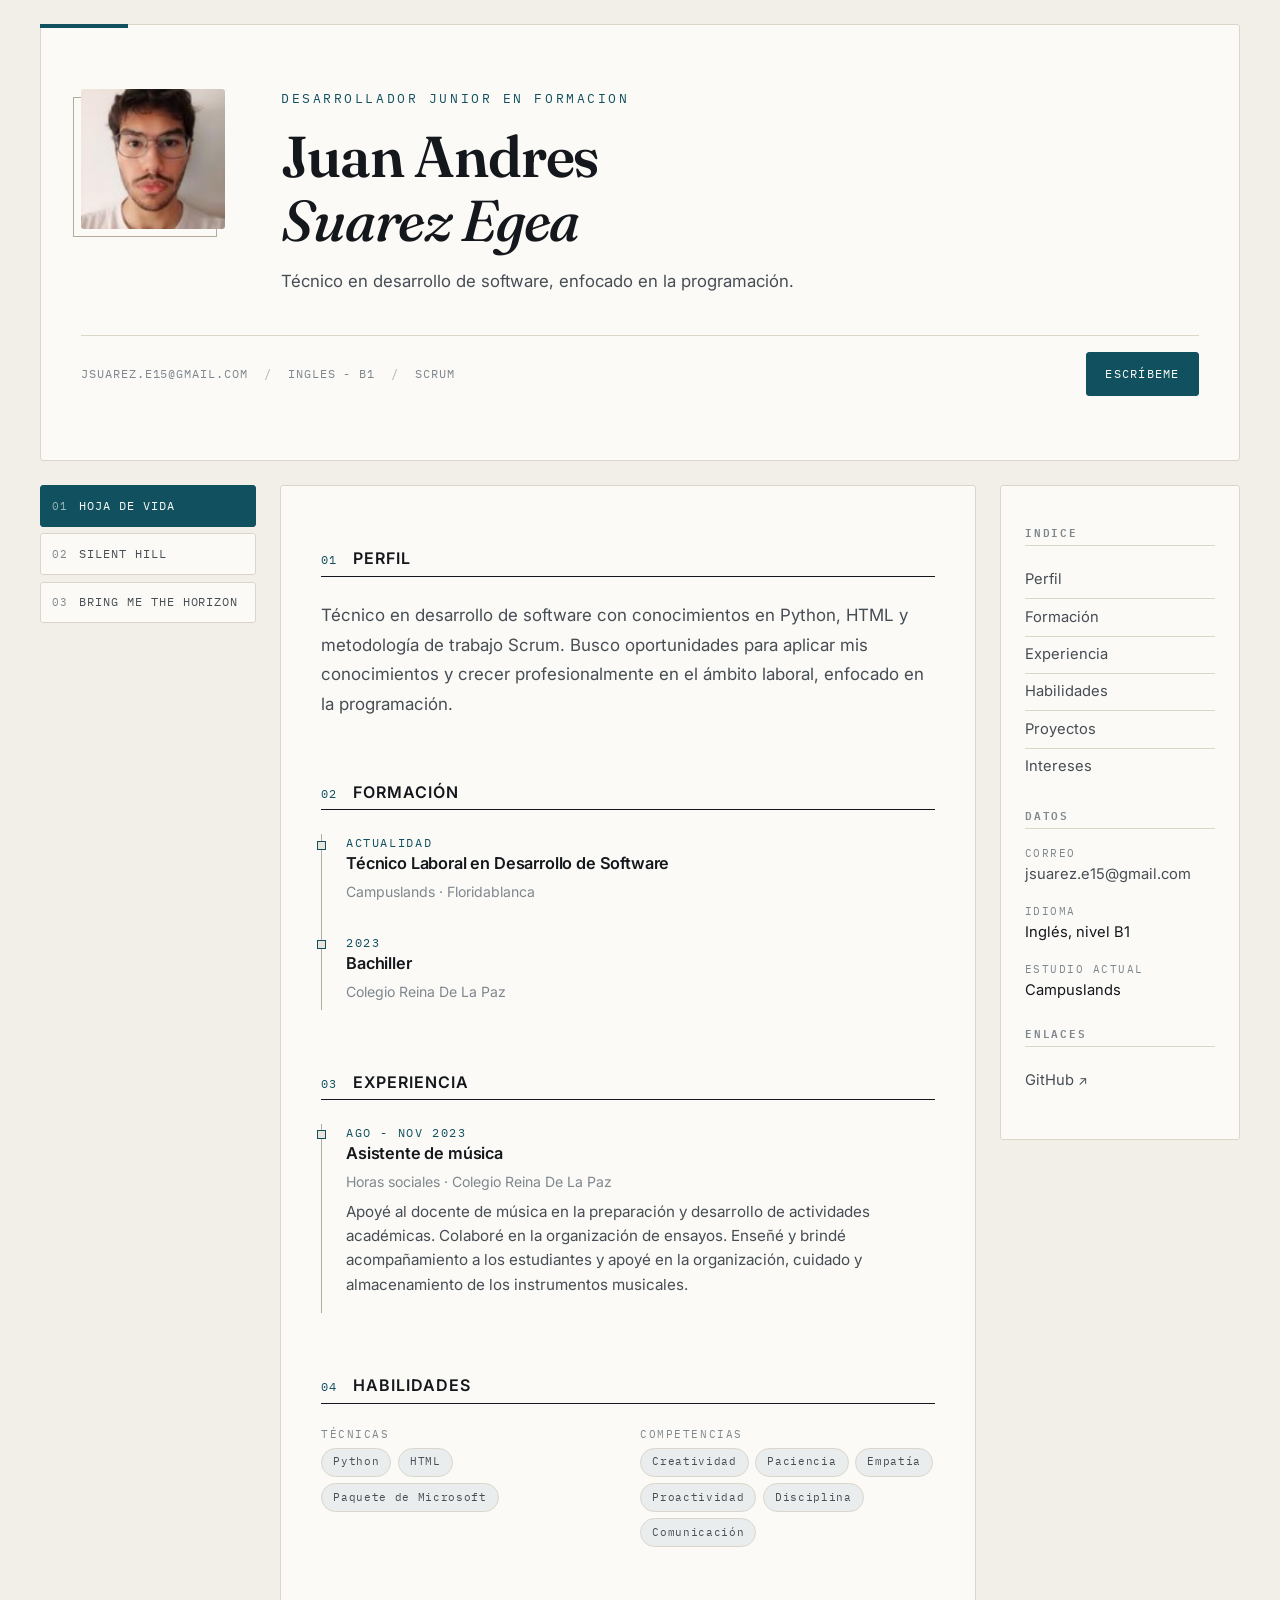
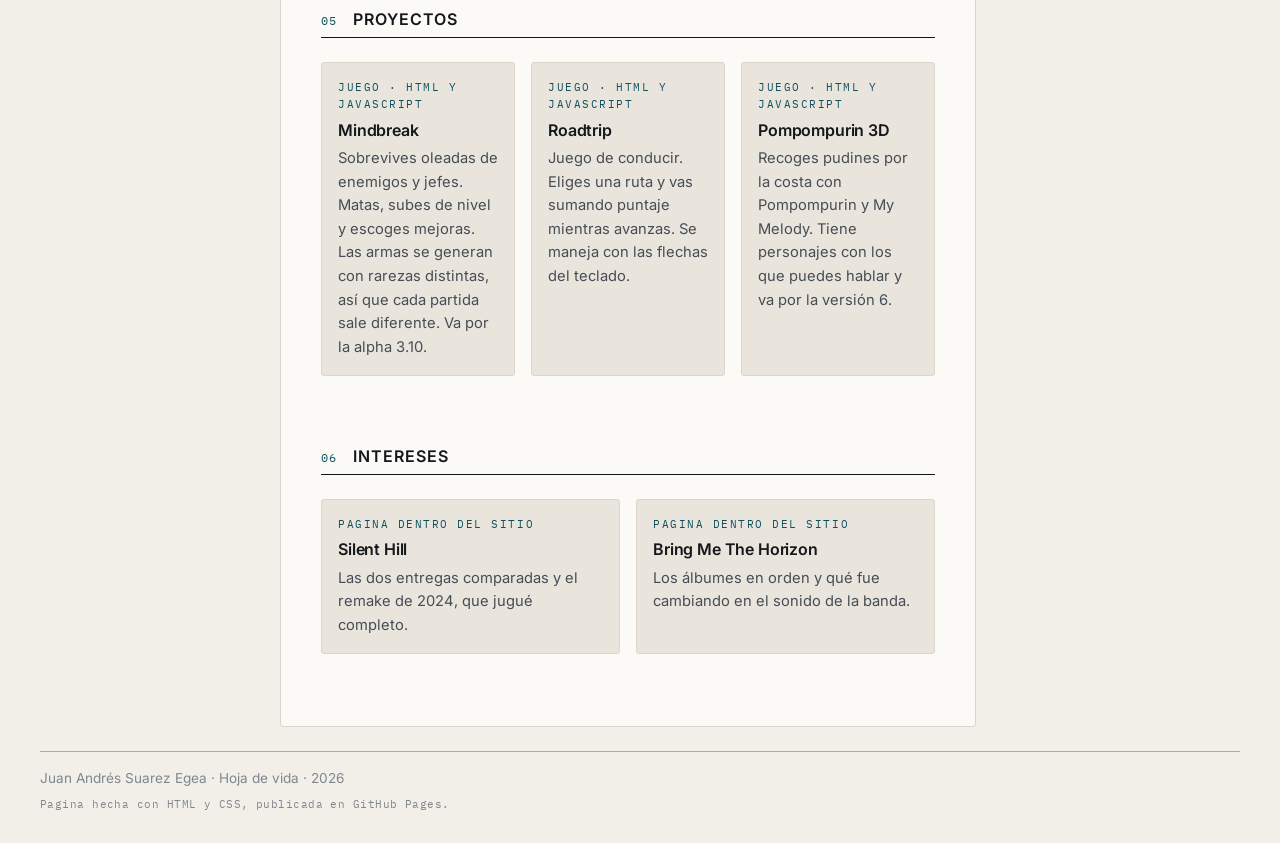
==== commit 1273c17d: "feat: :sparkles: Foto de la hoja de vida y toques finales Puse la foto de mi hoja de vida, hice algu" ====
--- a/index.html
+++ b/index.html
@@ -169,7 +169,7 @@
 
       <h2>Enlaces</h2>
       <ul>
-        <li><a class="externo" href="https://github.com/TU_USUARIO" target="_blank" rel="noopener noreferrer">GitHub</a></li>
+        <li><a class="externo" href="https://github.com/Juan-1522" target="_blank" rel="noopener noreferrer">GitHub</a></li>
       </ul>
     </aside>
 
--- a/styles.css
+++ b/styles.css
@@ -495,6 +495,13 @@
   color: var(--acento);
 }
 
+.tarjeta img {
+  aspect-ratio: 4 / 3;
+  border-radius: var(--radio);
+  margin-bottom: var(--paso-2);
+  object-fit: cover;
+}
+
 .etiqueta {
   color: var(--acento);
   display: block;
@@ -602,6 +609,424 @@
   font-size: 0.85em;
 }
 
+.fan {
+  --fondo-fan: #0b0d0f;
+  --superficie-fan: #121518;
+  --tinta-fan: #ddd9d2;
+  --tinta-media-fan: #a3a9ac;
+  --tinta-suave-fan: #6d7478;
+  --regla-fan: #262b2f;
+  --oxido: #9c4630;
+  --niebla-fria: #5d8189;
+}
+
+body.fan {
+  background-color: var(--fondo-fan);
+  color: var(--tinta-fan);
+  font-family: "Spectral", Georgia, "Times New Roman", serif;
+  font-size: 1.06rem;
+  line-height: 1.75;
+  max-width: none;
+  padding: 0;
+}
+
+.fan h1,
+.fan h2,
+.fan h3 {
+  color: var(--tinta-fan);
+  font-family: "Anton", "Arial Narrow", Impact, sans-serif;
+  font-weight: 400;
+  letter-spacing: 0.01em;
+  text-transform: uppercase;
+}
+
+.fan p {
+  color: var(--tinta-media-fan);
+}
+
+.fan a {
+  color: var(--tinta-fan);
+  text-decoration-color: var(--oxido);
+}
+
+.portada {
+  align-items: end;
+  display: grid;
+  min-height: 62vh;
+  padding: var(--paso-3);
+  position: relative;
+}
+
+.portada-fondo {
+  height: 100%;
+  left: 0;
+  object-fit: cover;
+  position: absolute;
+  top: 0;
+  width: 100%;
+  z-index: 0;
+}
+
+.portada::after {
+  background-image: linear-gradient(180deg, rgba(11, 13, 15, 0.3) 0%, rgba(11, 13, 15, 0.7) 55%, var(--fondo-fan) 100%);
+  content: "";
+  inset: 0;
+  position: absolute;
+  z-index: 1;
+}
+
+.portada-caja {
+  max-width: 46rem;
+  position: relative;
+  z-index: 2;
+}
+
+.marco {
+  color: var(--oxido);
+  font-family: var(--mono);
+  font-size: 0.7rem;
+  letter-spacing: 0.24em;
+  margin: 0 0 var(--paso-2);
+  text-transform: uppercase;
+}
+
+.portada h1 {
+  font-size: 3.1rem;
+  line-height: 0.94;
+  margin: 0 0 var(--paso-2);
+}
+
+.portada h1 .y {
+  color: var(--oxido);
+  display: block;
+  font-family: "Spectral", Georgia, serif;
+  font-size: 0.9rem;
+  font-style: italic;
+  letter-spacing: 0.3em;
+  margin: 0.6rem 0;
+  text-transform: lowercase;
+}
+
+.portada h1 .num {
+  color: var(--niebla-fria);
+}
+
+.bajada {
+  border-left: 2px solid var(--oxido);
+  color: var(--tinta-media-fan);
+  font-size: 1.12rem;
+  font-style: italic;
+  margin: 0;
+  padding-left: var(--paso-2);
+}
+
+.fan .menu {
+  padding: 0 var(--paso-3) var(--paso-3);
+}
+
+.fan .menu a {
+  background-color: transparent;
+  border-color: var(--regla-fan);
+  color: var(--tinta-media-fan);
+}
+
+.fan .menu a:hover,
+.fan .menu a:focus {
+  background-color: rgba(156, 70, 48, 0.12);
+  border-color: var(--oxido);
+  color: var(--tinta-fan);
+}
+
+.fan .menu a.activo {
+  background-color: var(--oxido);
+  border-color: var(--oxido);
+  color: #0b0d0f;
+}
+
+.fan .menu a.activo::before {
+  color: rgba(11, 13, 15, 0.55);
+}
+
+.fan-cuerpo {
+  display: grid;
+  gap: var(--paso-3);
+  margin: 0 auto;
+  max-width: 74rem;
+  padding: 0 var(--paso-3) var(--paso-5);
+}
+
+.bloque {
+  border-top: 1px solid var(--regla-fan);
+  padding-top: var(--paso-3);
+}
+
+.bloque + .bloque {
+  margin-top: var(--paso-4);
+}
+
+.bloque h2 {
+  font-size: 1.5rem;
+  margin: 0 0 var(--paso-2);
+}
+
+.bloque > .etiqueta {
+  color: var(--tinta-suave-fan);
+}
+
+.lead {
+  color: var(--tinta-fan);
+  font-size: 1.3rem;
+  line-height: 1.6;
+  margin-bottom: var(--paso-3);
+}
+
+.ficha {
+  display: grid;
+  gap: var(--paso-2);
+  grid-template-columns: 1fr;
+  margin: 0;
+}
+
+.fila {
+  border: 1px solid var(--regla-fan);
+  display: grid;
+  gap: var(--paso-1);
+  grid-template-columns: 1fr;
+  padding: var(--paso-2);
+}
+
+.fila .etiqueta {
+  color: var(--niebla-fria);
+  margin: 0;
+}
+
+.celda strong {
+  color: var(--tinta-fan);
+  display: block;
+  font-family: var(--sans);
+  font-size: 0.72rem;
+  letter-spacing: 0.16em;
+  margin-bottom: 0.3rem;
+  text-transform: uppercase;
+}
+
+.celda p {
+  font-size: 0.98rem;
+  margin: 0;
+}
+
+.galeria {
+  display: grid;
+  gap: var(--paso-2);
+  grid-template-columns: 1fr;
+  margin: var(--paso-3) 0 0;
+}
+
+.galeria figure {
+  margin: 0;
+}
+
+.galeria img {
+  border: 1px solid var(--regla-fan);
+}
+
+.galeria figcaption {
+  color: var(--tinta-suave-fan);
+  font-family: var(--mono);
+  font-size: 0.66rem;
+  letter-spacing: 0.1em;
+  margin-top: 0.5rem;
+  text-transform: uppercase;
+}
+
+.galeria.tres img {
+  max-width: 11rem;
+}
+
+.galeria + p {
+  margin-top: var(--paso-3);
+}
+
+.salto {
+  margin-top: var(--paso-3);
+}
+
+.pendiente {
+  border: 1px dashed var(--regla-fan);
+  color: var(--tinta-suave-fan);
+  display: grid;
+  font-family: var(--mono);
+  font-size: 0.72rem;
+  letter-spacing: 0.1em;
+  min-height: 9rem;
+  place-items: center;
+  text-align: center;
+  text-transform: uppercase;
+}
+
+.cita {
+  border-left: 2px solid var(--niebla-fria);
+  color: var(--tinta-fan);
+  font-size: 1.15rem;
+  font-style: italic;
+  margin: var(--paso-3) 0 0;
+  padding-left: var(--paso-2);
+}
+
+.cita + .firma {
+  color: var(--tinta-suave-fan);
+  font-family: var(--mono);
+  font-size: 0.68rem;
+  letter-spacing: 0.14em;
+  margin: 0.6rem 0 0;
+  text-transform: uppercase;
+}
+
+.fan .lateral {
+  background-color: var(--superficie-fan);
+  border: 1px solid var(--regla-fan);
+  color: var(--tinta-media-fan);
+  grid-area: auto;
+}
+
+.fan .lateral h2 {
+  border-bottom-color: var(--regla-fan);
+  color: var(--tinta-suave-fan);
+}
+
+.fan .lateral dt {
+  color: var(--niebla-fria);
+}
+
+.fan .lateral dd {
+  color: var(--tinta-fan);
+}
+
+.fan .lateral li {
+  border-bottom-color: var(--regla-fan);
+}
+
+.fan .lateral a {
+  color: var(--tinta-media-fan);
+}
+
+.fan .pie-fan {
+  border-top: 1px solid var(--regla-fan);
+  color: var(--tinta-suave-fan);
+  font-family: var(--mono);
+  font-size: 0.7rem;
+  letter-spacing: 0.1em;
+  margin: 0 var(--paso-3);
+  padding: var(--paso-3) 0;
+  text-transform: uppercase;
+}
+
+/* Pagina de fan: Bring Me The Horizon */
+
+.fan.bmth {
+  --oxido: #a8272e;
+  --niebla-fria: #b8912f;
+}
+
+.discos {
+  display: grid;
+  gap: var(--paso-3);
+  grid-template-columns: 1fr;
+  list-style: none;
+  margin: var(--paso-3) 0 0;
+  padding: 0;
+}
+
+.disco {
+  border-top: 1px solid var(--regla-fan);
+  display: grid;
+  gap: var(--paso-2);
+  grid-template-columns: 1fr;
+  padding-top: var(--paso-2);
+}
+
+.disco > img {
+  aspect-ratio: 1 / 1;
+  border: 1px solid var(--regla-fan);
+  display: block;
+  max-width: 11rem;
+  object-fit: cover;
+  width: 100%;
+}
+
+.disco .pendiente {
+  max-width: 11rem;
+  min-height: 11rem;
+}
+
+.anio {
+  color: var(--niebla-fria);
+  font-family: var(--mono);
+  font-size: 0.72rem;
+  letter-spacing: 0.22em;
+  margin: 0 0 0.35rem;
+}
+
+.disco h3 {
+  font-size: 1.2rem;
+  margin: 0 0 0.6rem;
+}
+
+.disco p {
+  font-size: 0.98rem;
+  margin: 0 0 0.6rem;
+}
+
+.disco .temas {
+  color: var(--tinta-suave-fan);
+  font-family: var(--mono);
+  font-size: 0.7rem;
+  letter-spacing: 0.06em;
+  margin: 0;
+  text-transform: uppercase;
+}
+
+.disco.fav {
+  background-color: var(--superficie-fan);
+  border-left: 2px solid var(--oxido);
+  padding-left: var(--paso-2);
+}
+
+.marca {
+  background-color: var(--oxido);
+  color: #f4efe6;
+  display: inline-block;
+  font-family: var(--sans);
+  font-size: 0.58rem;
+  letter-spacing: 0.16em;
+  padding: 0.2rem 0.5rem;
+  text-transform: uppercase;
+  vertical-align: 0.25em;
+}
+
+.apunte {
+  background-color: var(--superficie-fan);
+  border: 1px dashed var(--regla-fan);
+  margin-top: var(--paso-3);
+  padding: var(--paso-2);
+}
+
+.apunte-marco {
+  color: var(--oxido);
+  font-family: var(--mono);
+  font-size: 0.66rem;
+  letter-spacing: 0.2em;
+  margin: 0 0 0.4rem;
+  text-transform: uppercase;
+}
+
+.apunte p:last-child {
+  color: var(--tinta-suave-fan);
+  font-size: 0.95rem;
+  font-style: italic;
+  margin: 0;
+}
+
 @media (min-width: 640px) {
   h1 {
     font-size: 3.2rem;
@@ -649,6 +1074,33 @@
 
   .habilidades {
     grid-template-columns: 1fr 1fr;
+  }
+
+  .portada h1 {
+    font-size: 4.6rem;
+  }
+
+  .fila {
+    grid-template-columns: 7rem 1fr 1fr;
+  }
+
+  .disco {
+    align-items: start;
+    gap: var(--paso-3);
+    grid-template-columns: 11rem 1fr;
+  }
+
+  .disco > img,
+  .disco .pendiente {
+    max-width: none;
+  }
+
+  .galeria.tres {
+    grid-template-columns: repeat(3, 1fr);
+  }
+
+  .galeria.tres img {
+    max-width: none;
   }
 }
 
@@ -709,4 +1161,130 @@
   .tarjetas {
     grid-template-columns: repeat(auto-fit, minmax(12rem, 1fr));
   }
+
+  .portada {
+    min-height: 74vh;
+    padding: var(--paso-5);
+  }
+
+  .portada h1 {
+    font-size: 6.4rem;
+  }
+
+  .fan-cuerpo {
+    grid-template-columns: minmax(0, 1fr) 16rem;
+    padding-left: var(--paso-5);
+    padding-right: var(--paso-5);
+  }
+
+  .fan .menu {
+    padding: 0 var(--paso-5) var(--paso-4);
+  }
+
+  .fan .menu ul {
+    flex-direction: row;
+  }
+
+  .fan .menu li {
+    flex: 1;
+  }
+
+  .fan .menu a {
+    flex: 1;
+    justify-content: center;
+  }
+
+  .galeria {
+    grid-template-columns: 1fr 1fr;
+  }
+
+  .galeria .ancha {
+    grid-column: 1 / -1;
+  }
+
+  .fan .lateral {
+    align-self: start;
+    position: sticky;
+    top: var(--paso-3);
+  }
+
+  .discos {
+    gap: var(--paso-4);
+  }
+
+  .disco {
+    grid-template-columns: 13rem minmax(0, 1fr);
+  }
+
+  .disco h3 {
+    font-size: 1.45rem;
+  }
+}
+
+@page {
+  margin: 14mm;
+}
+
+@media print {
+  body {
+    background: none;
+    color: #000;
+    font-size: 11pt;
+    line-height: 1.5;
+    padding: 0;
+  }
+
+  .contenedor {
+    display: block;
+  }
+
+  .cabecera,
+  .principal {
+    border: 0;
+    box-shadow: none;
+    padding: 0;
+  }
+
+  .cabecera {
+    border-top: 0;
+  }
+
+  .cabecera::before,
+  .retrato-marco::after {
+    display: none;
+  }
+
+  .retrato-marco {
+    border: 0;
+  }
+
+  .menu,
+  .llamada,
+  .externo::after {
+    display: none;
+  }
+
+  .lateral {
+    border-top: 1px solid #999;
+    margin-top: 12mm;
+    padding-top: 4mm;
+    position: static;
+  }
+
+  .seccion {
+    break-inside: avoid;
+    margin-bottom: 8mm;
+  }
+
+  .evento,
+  .tarjeta,
+  .chips li {
+    break-inside: avoid;
+  }
+
+  .lateral a[href^="http"]::after {
+    content: " (" attr(href) ")";
+    font-family: var(--mono);
+    font-size: 0.7rem;
+  }
 }
